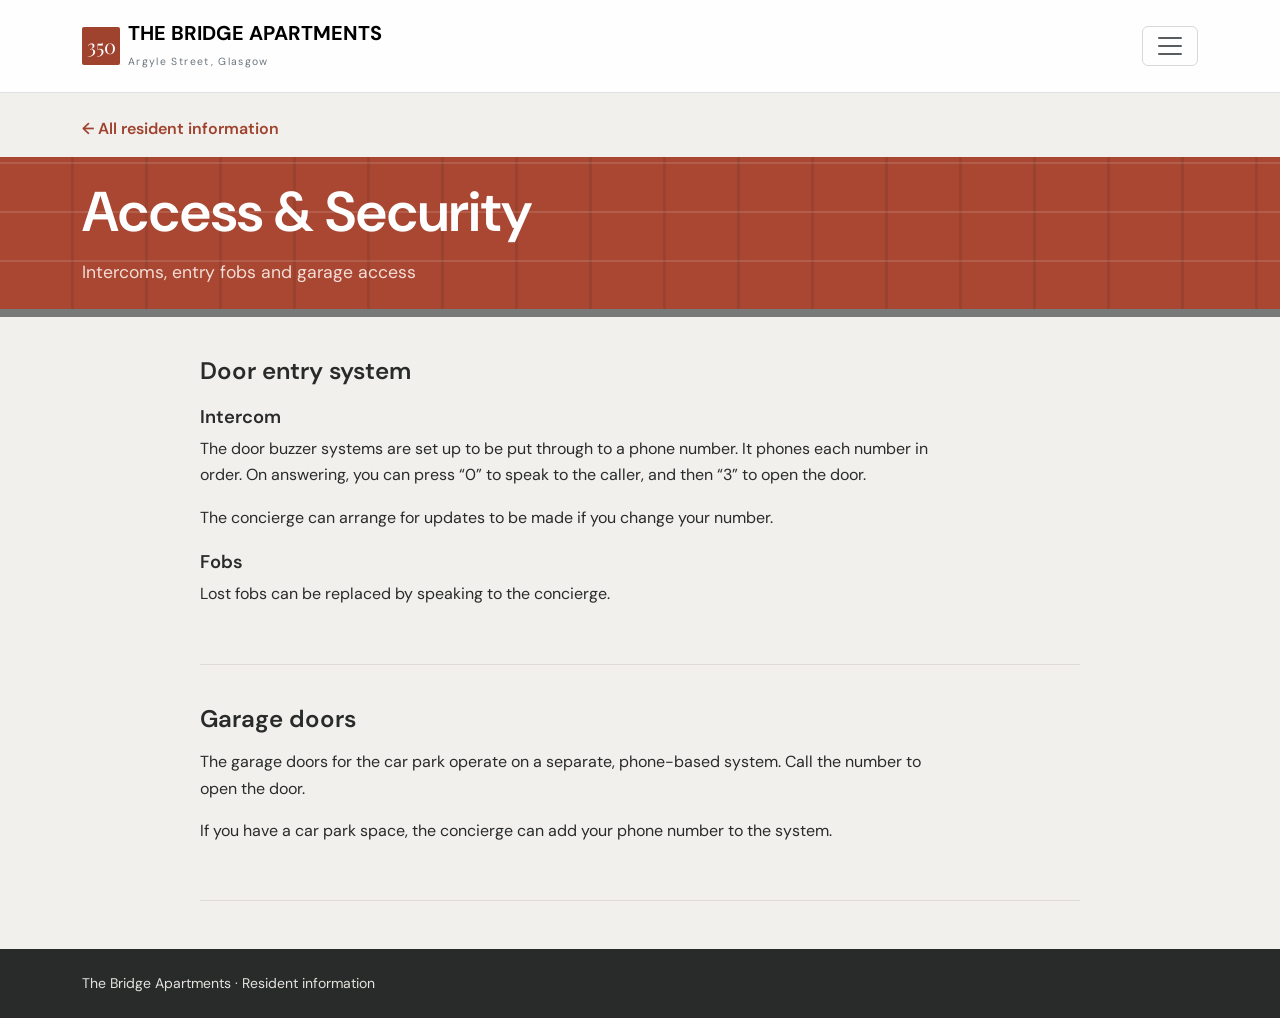
==== access.html @ e82e33f9 "Added Access page. Minor styling tweaks." ====
<!doctype html>
<html lang="en">

<head>
    <meta charset="utf-8">
    <meta name="viewport" content="width=device-width, initial-scale=1">
    <meta name="theme-color" content="#f2f0ec">
    <link rel="icon" type="image/svg+xml" href="assets/favicon.svg">
    <title>The Bridge Apartments | Access & Security</title>
    <link href="https://cdn.jsdelivr.net/npm/bootstrap@5.3.3/dist/css/bootstrap.min.css" rel="stylesheet">
    <link rel="preconnect" href="https://fonts.googleapis.com">
    <link rel="preconnect" href="https://fonts.gstatic.com" crossorigin>
    <link href="https://fonts.googleapis.com/css2?family=DM+Sans:wght@400;500;600;700&display=swap" rel="stylesheet">
    <link href="https://fonts.googleapis.com/css2?family=Playfair+Display:wght@500;600;700&display=swap"
        rel="stylesheet">
    <link href="styles.css" rel="stylesheet">
</head>

<body>
    <nav class="navbar sticky-top border-bottom">
        <div class="container py-2">
            <a class="navbar-brand d-flex align-items-center gap-2" href="index.html"
                aria-label="Practical help for life at The Bridge">
                <span class="brand-mark">350</span>
                <span class="lh-sm">
                    <strong class="d-block">THE BRIDGE APARTMENTS</strong>
                    <small class="brand-location text-secondary">
                        Argyle Street, Glasgow
                    </small>
                </span>
            </a>
            <button class="navbar-toggler" type="button" data-bs-toggle="collapse" data-bs-target="#mainNav"
                aria-controls="mainNav" aria-expanded="false" aria-label="Toggle navigation">
                <span class="navbar-toggler-icon"></span>
            </button>
            <div class="collapse navbar-collapse" id="mainNav">
                <ul class="navbar-nav ms-auto gap-lg-3">
                    <li class="nav-item">
                        <a class="nav-link" href="water.html">Water & leaks</a>
                    </li>
                    <li class="nav-item">
                        <a class="nav-link" href="concierge.html">Concierge</a>
                    </li>
                    <li class="nav-item">
                        <a class="nav-link active" href="access.html" aria-current="page">
                            Access & Security
                        </a>
                    </li>
                    <li class="nav-item">
                        <a class="nav-link" href="waste.html">Bins & recycling</a>
                    </li>
                    <li class="nav-item">
                        <a class="nav-link" href="contacts.html">Contacts</a>
                    </li>
                </ul>
            </div>
        </div>
    </nav>
    <main>
        <div class="container pt-4">
            <a class="back-link" href="index.html">
                <span aria-hidden="true">←</span> All resident information
            </a>
        </div>
        <header class="resident-header mt-3">
            <div class="container py-4">
                <h1 class="page-title mb-3">Access & Security</h1>
                <p class="page-intro mb-0">Intercoms, entry fobs and garage access</p>
            </div>
        </header>
        <div class="container">
            <article class="resident-content">
                <section class="info-section">
                    <h2>Door entry system</h2>
                    <h3>Intercom</h3>
                    <p>
                        The door buzzer systems are set up to be put through to a phone number. It phones each
                        number in order. On answering, you can press “0” to speak to the caller, and then “3” to open
                        the door.
                    </p>
                    <p>The concierge can arrange for updates to be made if you change your number.</p>
                    
                    <h3>Fobs</h3>
                    <p>Lost fobs can be replaced by speaking to the concierge.</p>
                </section>
                <section class="info-section">
                    <h2>Garage doors</h2>
                    <p>The garage doors for the car park operate on a separate, phone-based system. Call the number to open the door.</p>
                    <p>If you have a car park space, the concierge can add your phone number to the system.</p>
                </section>
            </article>
        </div>
    </main>
    <footer class="site-footer py-4 mt-5">
        <div class="container small">The Bridge Apartments · Resident information</div>
    </footer>
    <script src="https://cdn.jsdelivr.net/npm/bootstrap@5.3.3/dist/js/bootstrap.bundle.min.js">
    </script>
</body>

</html>
---- styles.css ----
:root {
	--ink: #292b2b;
	--muted: #626766;
	--brick: #9f432f;
	--cream: #f2f0ec;
	--line: #dedbd5;
}

body {
	background: var(--cream);
	color: var(--ink);
	font-family: 'DM Sans', sans-serif;
}

.serif {
	font-family: 'Playfair Display', serif;
}

.navbar {
	background: rgba(255, 255, 255, .92);
}

@media (min-width: 768px) {
	.navbar > .container {
		position: relative;
	}

	.navbar-collapse {
		position: absolute;
		top: calc(100% + .5rem);
		right: .75rem;
		z-index: 1050;
		width: min(18rem, calc(100vw - 2rem));
		padding: .5rem;
		border: 1px solid var(--line);
		border-radius: 3px;
		background: white;
		box-shadow: 0 12px 28px rgba(41, 43, 43, .16);
	}

	.navbar-collapse .navbar-nav {
		gap: .25rem;
	}

	.navbar-collapse .nav-link {
		padding: .7rem .85rem;
		border-radius: 2px;
	}

	.navbar-collapse .nav-link:hover,
	.navbar-collapse .nav-link.active {
		background: #f7ebe6;
	}
}

.brand-mark {
	width: 38px;
	height: 38px;
	border-radius: 2px;
	background: var(--brick);
	color: white;
	display: grid;
	place-items: center;
	font-family: 'Playfair Display', serif;
	font-size: 20px;
}

.brand-location {
	font-size: .65rem;
	letter-spacing: .13em;
}

.nav-link {
	color: #58645e;
	font-size: .9rem;
}

.nav-link:hover,
.nav-link.active {
	color: var(--brick);
}

.resident-header {
	background-color: #a94732;
	background-image: repeating-linear-gradient(0deg, transparent 0 47px, rgba(255, 255, 255, .12) 47px 49px), repeating-linear-gradient(90deg, transparent 0 71px, rgba(54, 31, 26, .13) 71px 74px);
	border-bottom: 8px solid #777a78;
	color: white;
}

.resident-header-inner {
	display: flex;
	align-items: center;
	justify-content: space-between;
	gap: 2rem;
}

.resident-copy {
	flex: 1 1 auto;
}

.facade-sketch {
	flex: 0 0 300px;
	width: 300px;
	margin: 0;
}

.facade-watercolor {
	display: block;
	width: 100%;
	height: auto;
}

.back-link {
	display: inline-block;
	color: var(--brick);
	font-weight: 600;
	text-decoration: none;
}

.back-link:hover,
.back-link:focus-visible {
	text-decoration: underline;
}

.page-title {
	max-width: 760px;
	color: white;
	font-size: clamp(2.2rem, 5vw, 3.5rem);
	font-weight: 600;
	line-height: 1.1;
}

.page-intro {
	max-width: 650px;
	color: #f4ddd6;
	font-size: 1.1rem;
}

.urgent-note {
	padding: 1rem 1.25rem;
	border-left: 3px solid var(--brick);
	background: #f7ebe6;
	color: #482820;
}

.section-label {
	color: #f4d2c8;
	text-transform: uppercase;
	letter-spacing: .14em;
	font-size: .7rem;
	font-weight: 700;
}

.resident-content {
	max-width: 880px;
	margin: 0 auto;
}

.topic-panel {
	display: flex;
	min-height: 220px;
	flex-direction: column;
	padding: 1.5rem;
	border: 1px solid var(--line);
	border-top: 5px solid var(--brick);
	background: white;
	color: var(--ink);
	text-decoration: none;
	transition: border-color .2s, transform .2s, box-shadow .2s;
}

.topic-panel:hover {
	transform: translateY(-2px);
	border-color: var(--brick);
	box-shadow: 0 10px 24px rgba(41, 43, 43, .08);
}

.topic-panel:focus-visible {
	outline: 3px solid var(--brick);
	outline-offset: 3px;
}

.topic-number {
	margin-bottom: 1.5rem;
	color: var(--brick);
	font-size: .75rem;
	font-weight: 700;
	text-transform: uppercase;
}

.topic-panel h2 {
	font-size: 1.35rem;
	font-weight: 600;
}

.topic-panel p {
	flex-grow: 1;
	color: var(--muted);
	line-height: 1.55;
}

.topic-action {
	color: var(--brick);
	font-size: .9rem;
	font-weight: 700;
}

.info-section {
	padding: 2.5rem 0;
	border-bottom: 1px solid var(--line);
}

.info-section h2 {
	margin-bottom: 1rem;
	font-size: 1.5rem;
	font-weight: 600;
}

.info-section h3 {
	margin-top: 1.25rem;
	margin-bottom: .5rem;
	font-size: 1.15rem;
	font-weight: 600;
}

.info-section p,
.practical-steps,
.practical-list {
	max-width: 760px;
	line-height: 1.65;
}

.practical-steps li,
.practical-list li {
	padding-left: .25rem;
	margin-bottom: .5rem;
}

.small-note {
	color: var(--muted);
	font-size: .9rem;
}

.council-link,
.contact-link {
	display: inline-flex;
	align-items: baseline;
	gap: .25rem;
	color: var(--brick);
	font-weight: 700;
	text-decoration-thickness: 1px;
	text-underline-offset: .2em;
}

.council-link:hover,
.council-link:focus-visible,
.contact-link:hover,
.contact-link:focus-visible {
	color: #6f2c20;
	text-decoration-thickness: 2px;
}

.contact-note {
	max-width: 760px;
	margin-top: 1.25rem;
	padding: 1rem 1.25rem;
	border-left: 3px solid var(--brick);
	background: white;
}

.contact-note strong {
	display: block;
	margin-bottom: .5rem;
}

.site-footer {
	background: #292b2b;
	color: #e4e2de;
}


@media (max-width: 575px) {
	.resident-header-inner {
		align-items: flex-start;
		flex-direction: column;
		gap: 1.5rem;
	}

	.facade-sketch {
		align-self: flex-end;
		flex-basis: auto;
		width: min(70vw, 250px);
		margin-top: -1rem;
		margin-bottom: -.75rem;
	}

	.navbar-brand strong {
		font-size: .85rem;
	}

	.brand-location {
		font-size: .6rem;
	}

	.info-section {
		padding: 2rem 0;
	}
}
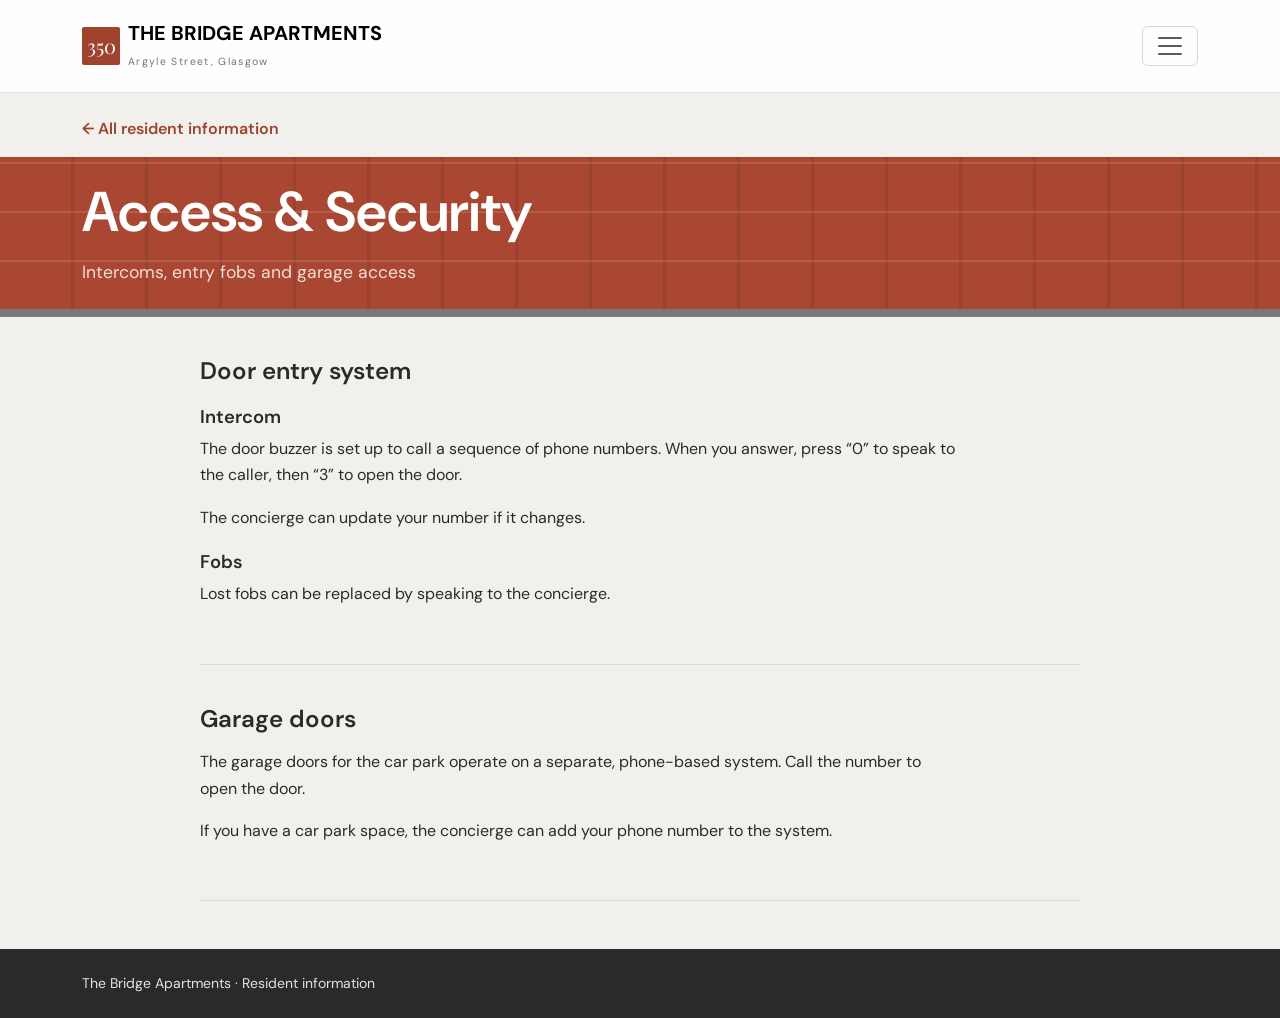
==== commit 8219f9b9: "Spelling and grammar pass." ====
--- a/access.html
+++ b/access.html
@@ -74,11 +74,11 @@
                     <h2>Door entry system</h2>
                     <h3>Intercom</h3>
                     <p>
-                        The door buzzer systems are set up to be put through to a phone number. It phones each
-                        number in order. On answering, you can press “0” to speak to the caller, and then “3” to open
+                        The door buzzer is set up to call a sequence of phone numbers. When you answer, press “0” to speak
+                        to the caller, then “3” to open
                         the door.
                     </p>
-                    <p>The concierge can arrange for updates to be made if you change your number.</p>
+                    <p>The concierge can update your number if it changes.</p>
                     
                     <h3>Fobs</h3>
                     <p>Lost fobs can be replaced by speaking to the concierge.</p>
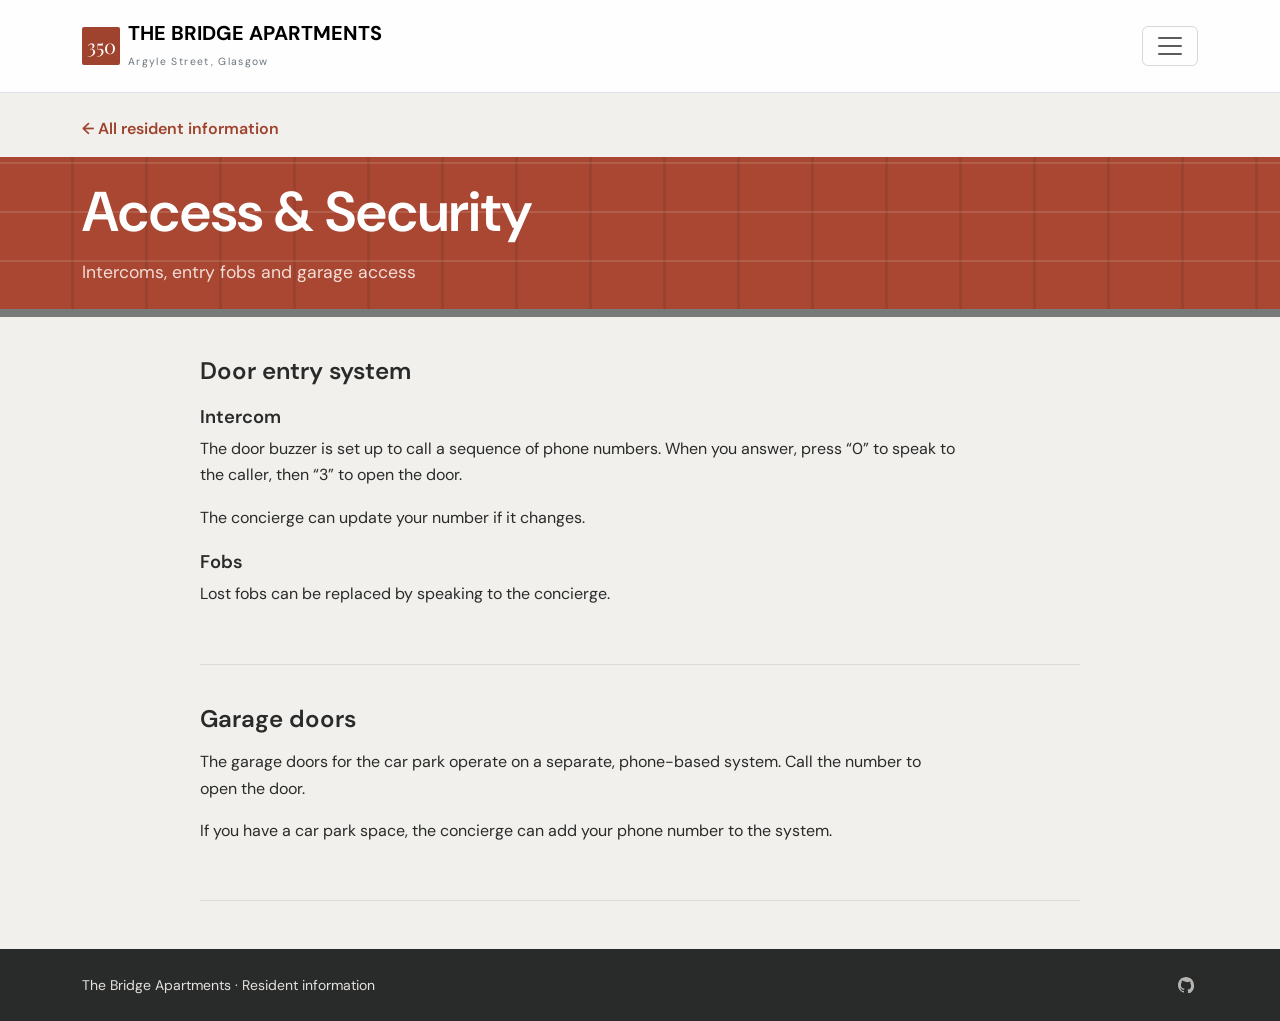
==== commit 087fea91: "Add Github badge." ====
--- a/access.html
+++ b/access.html
@@ -92,7 +92,14 @@
         </div>
     </main>
     <footer class="site-footer py-4 mt-5">
-        <div class="container small">The Bridge Apartments · Resident information</div>
+        <div class="container small d-flex justify-content-between align-items-center gap-3">
+            <span>The Bridge Apartments · Resident information</span>
+            <a class="github-badge" href="https://github.com/aahendry/bridge-info" target="_blank" rel="noopener noreferrer" aria-label="View project on GitHub">
+                <svg aria-hidden="true" viewBox="0 0 16 16" width="16" height="16" fill="currentColor">
+                    <path d="M8 0C3.58 0 0 3.58 0 8c0 3.54 2.29 6.53 5.47 7.59.4.07.55-.17.55-.38v-1.33c-2.23.49-2.7-.95-2.7-.95-.36-.92-.89-1.17-.89-1.17-.73-.5.06-.49.06-.49.8.06 1.22.82 1.22.82.72 1.22 1.88.87 2.34.66.07-.52.28-.87.51-1.07-1.78-.2-3.64-.89-3.64-3.96 0-.87.31-1.59.82-2.15-.08-.2-.36-1.02.08-2.12 0 0 .67-.21 2.2.82A7.65 7.65 0 0 1 8 4.99c.68 0 1.36.09 2 .27 1.53-1.03 2.2-.82 2.2-.82.44 1.1.16 1.92.08 2.12.51.56.82 1.28.82 2.15 0 3.08-1.87 3.75-3.65 3.95.29.25.54.73.54 1.48v2.2c0 .21.15.46.55.38A8.01 8.01 0 0 0 16 8c0-4.42-3.58-8-8-8Z" />
+                </svg>
+            </a>
+        </div>
     </footer>
     <script src="https://cdn.jsdelivr.net/npm/bootstrap@5.3.3/dist/js/bootstrap.bundle.min.js">
     </script>
--- a/styles.css
+++ b/styles.css
@@ -278,6 +278,25 @@
 	color: #e4e2de;
 }
 
+.github-badge {
+	display: inline-flex;
+	align-items: center;
+	padding: .25rem;
+	color: inherit;
+	opacity: .75;
+	text-decoration: none;
+}
+
+.github-badge:hover,
+.github-badge:focus-visible {
+	opacity: 1;
+}
+
+.github-badge:focus-visible {
+	outline: 2px solid currentColor;
+	outline-offset: 2px;
+}
+
 
 @media (max-width: 575px) {
 	.resident-header-inner {
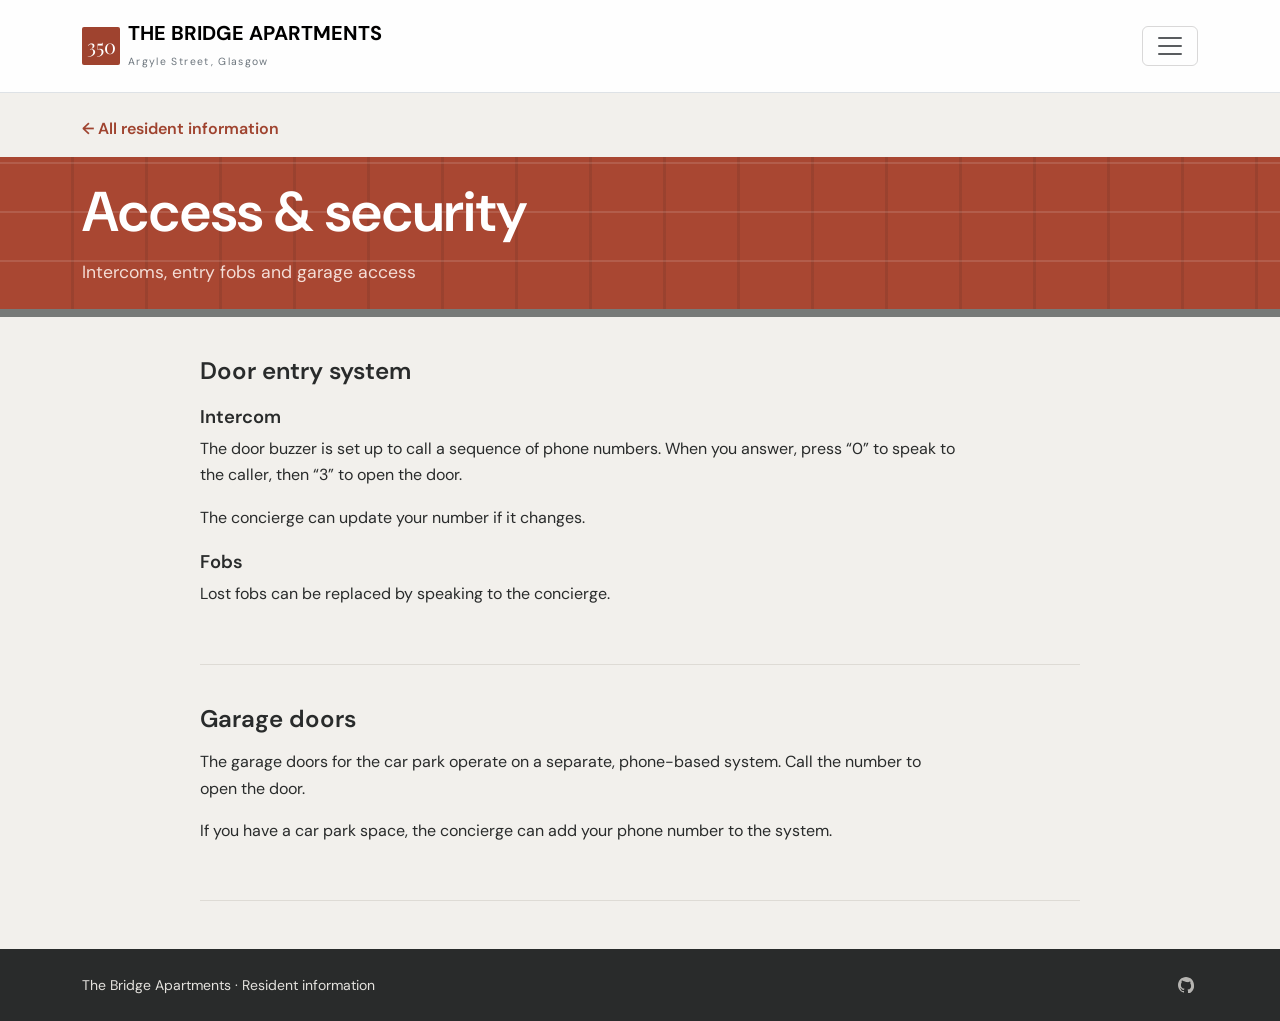
==== commit 5ad8b781: "Minor casing fix." ====
--- a/access.html
+++ b/access.html
@@ -6,7 +6,7 @@
     <meta name="viewport" content="width=device-width, initial-scale=1">
     <meta name="theme-color" content="#f2f0ec">
     <link rel="icon" type="image/svg+xml" href="assets/favicon.svg">
-    <title>The Bridge Apartments | Access & Security</title>
+    <title>The Bridge Apartments | Access & security</title>
     <link href="https://cdn.jsdelivr.net/npm/bootstrap@5.3.3/dist/css/bootstrap.min.css" rel="stylesheet">
     <link rel="preconnect" href="https://fonts.googleapis.com">
     <link rel="preconnect" href="https://fonts.gstatic.com" crossorigin>
@@ -43,7 +43,7 @@
                     </li>
                     <li class="nav-item">
                         <a class="nav-link active" href="access.html" aria-current="page">
-                            Access & Security
+                            Access & security
                         </a>
                     </li>
                     <li class="nav-item">
@@ -64,7 +64,7 @@
         </div>
         <header class="resident-header mt-3">
             <div class="container py-4">
-                <h1 class="page-title mb-3">Access & Security</h1>
+                <h1 class="page-title mb-3">Access & security</h1>
                 <p class="page-intro mb-0">Intercoms, entry fobs and garage access</p>
             </div>
         </header>
